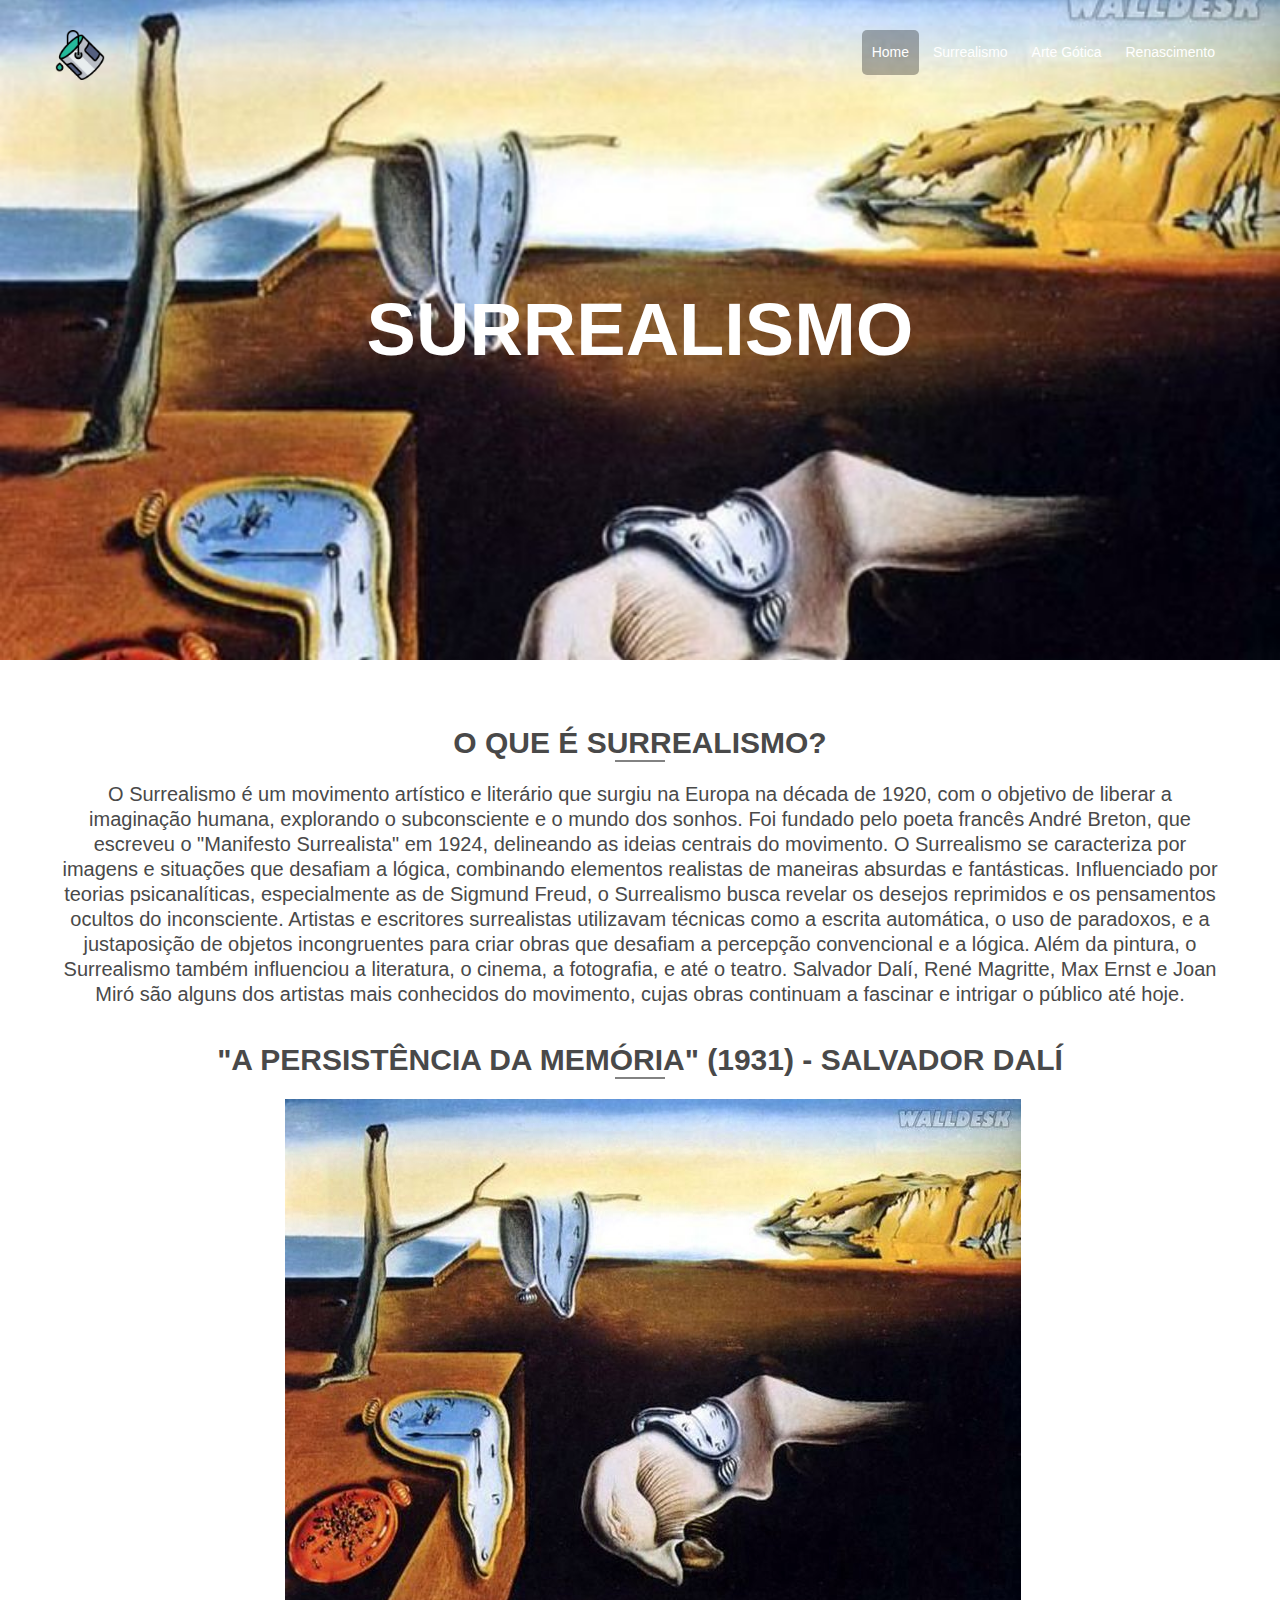
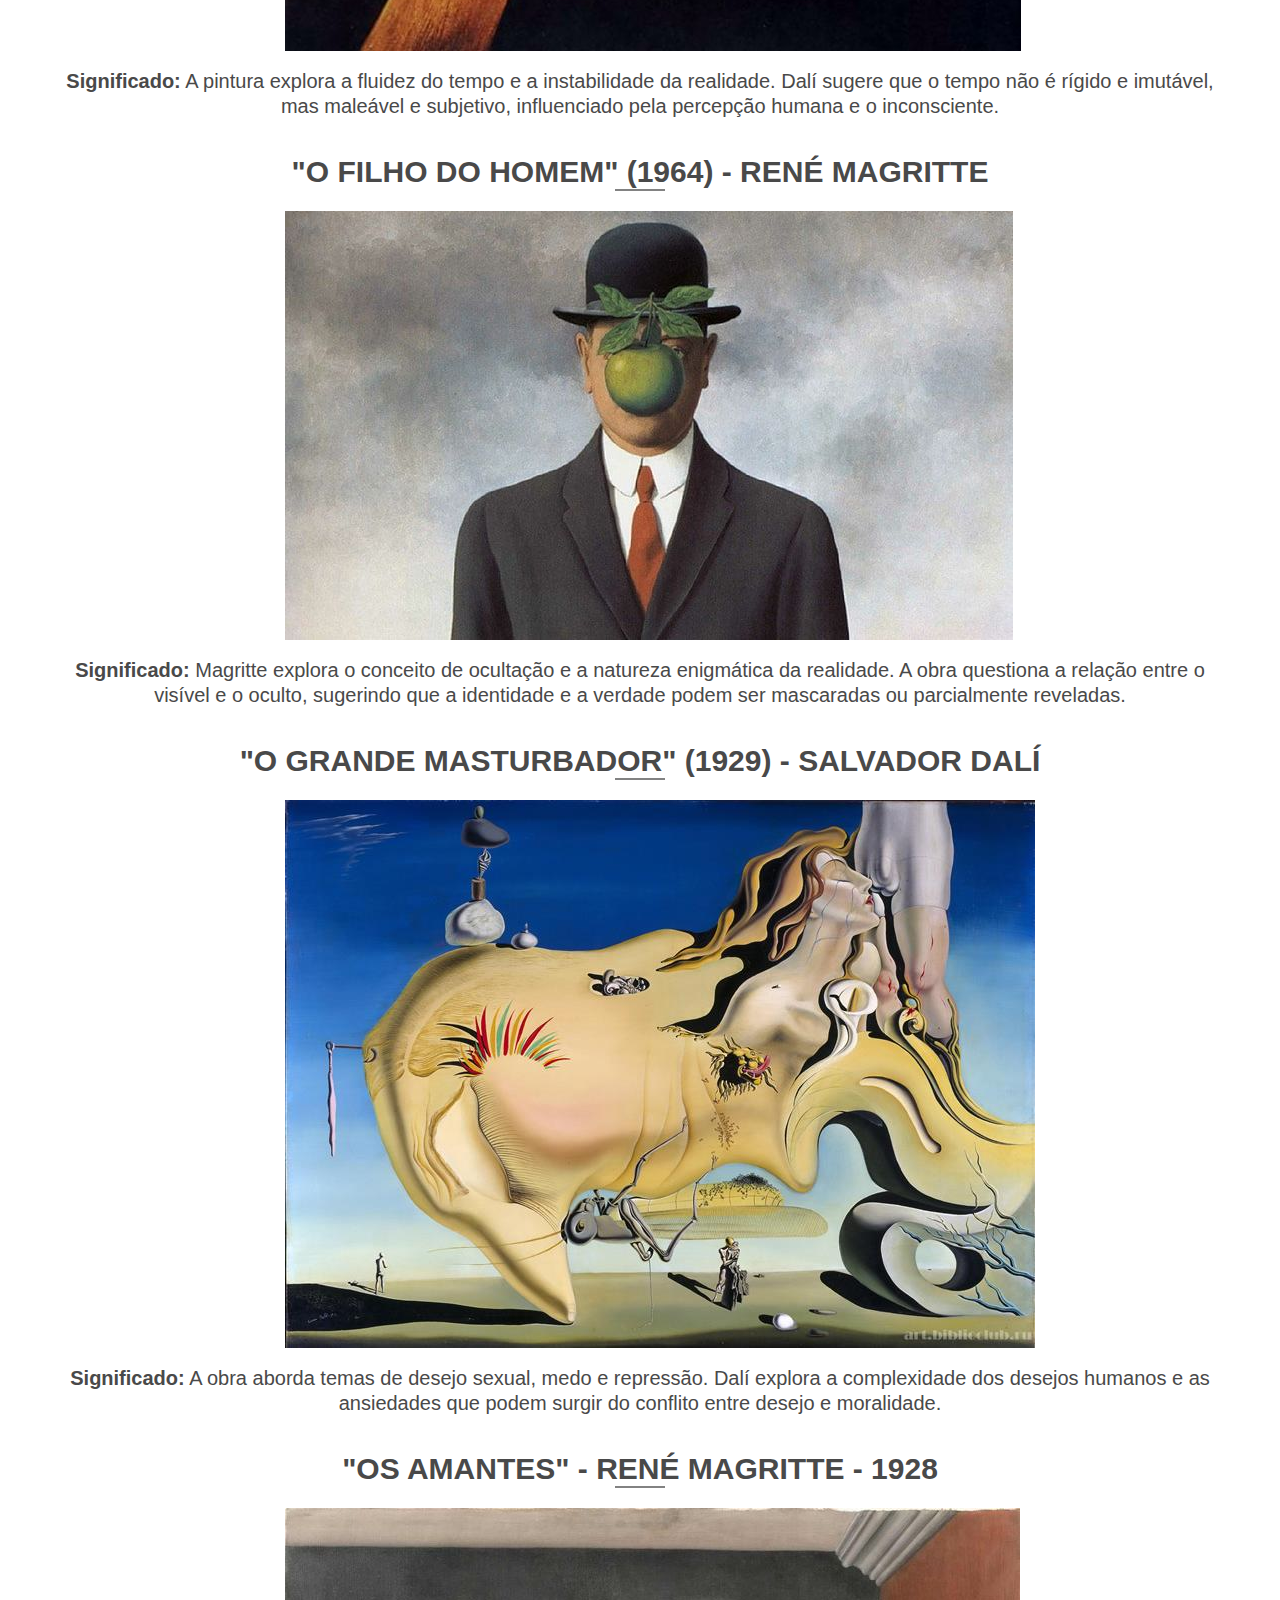
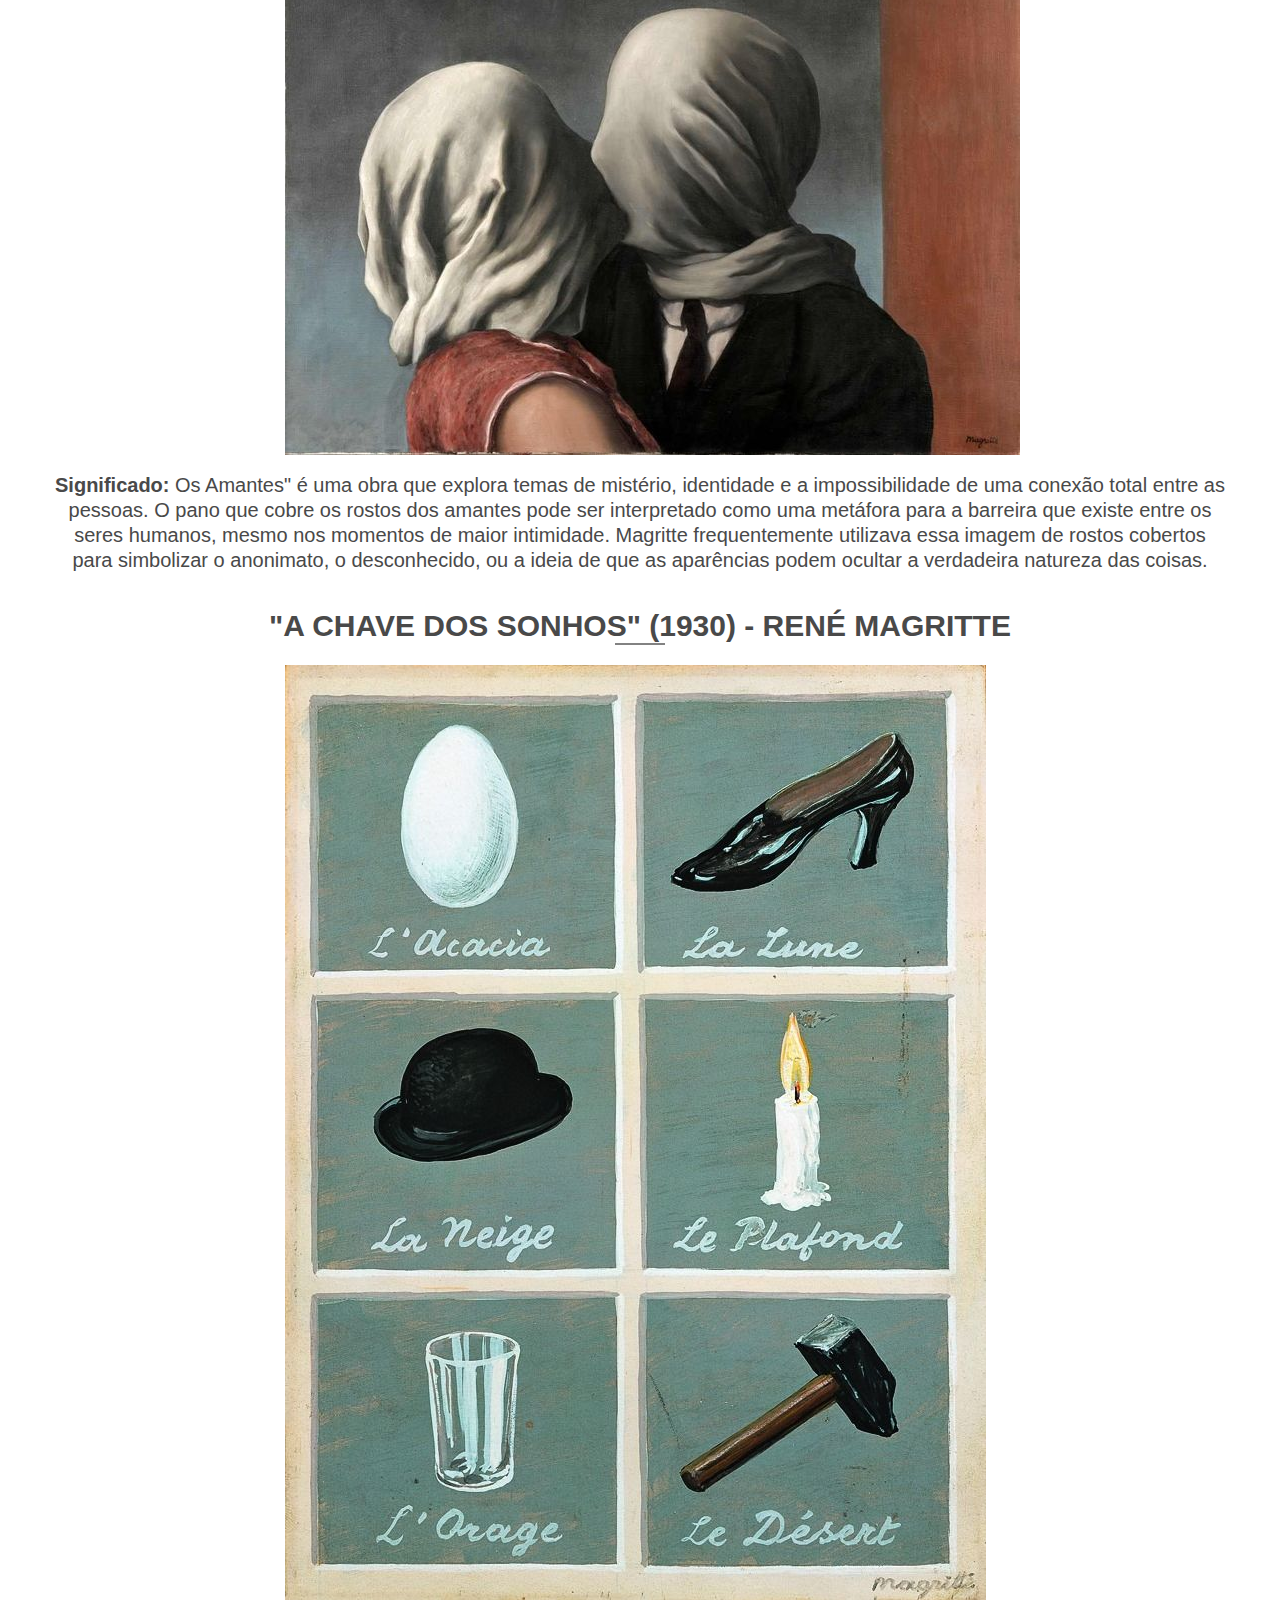
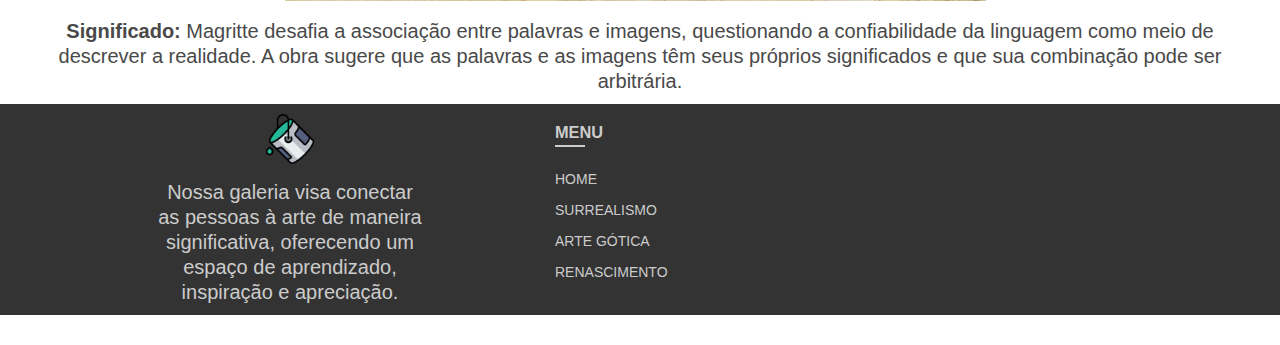
==== quem-somos.html @ 3985b409 "O MENINO DE VÓ VAI DEIXAR VÓVÓ" ====
<!doctype html>
<html lang="pt-br">

<head>

  <meta charset="UTF-8">
  <meta http-equiv="X-UA-Compatible" content="IE=edge">
  <meta name="viewport" content="width=device-width, initial-scale=1">

  <title>SURREALISMO</title>

  <link href="https://fonts.googleapis.com/css?family=Open+Sans" rel="stylesheet">
  <link href="https://fonts.googleapis.com/icon?family=Material+Icons" rel="stylesheet">
  <link href="css/pages/quem-somos.min.css" rel="stylesheet">

</head>

<body>
<header id="header" class="page-quem-somos">
  <div class="container">
    <div class="row">
      <div class="col col-desktop-3 col-6">
        <a href="index.html">
          <img img style="height: 50px;" src="images/Loguinho.png" alt="Logo da Galeria">
        </a>
      </div>
      <div class="col col-desktop-9 col-6">
        <nav>
          <ul>
            <li><a href="/" class="active">Home</a></li>
              <li><a href="quem-somos.html">Surrealismo</a></li>
              <li><a href="clientes.html">Arte Gótica</a></li>
              <li><a href="equipe.html">Renascimento</a></li>
          </ul>
        </nav>
      </div>
    </div>
    <div class="row">
      <div class="col col-desktop-12 title">
        <h1>SURREALISMO</h1>
      </div>
    </div>
  </div>
</header>
<main>
  <section class="section" id="intro">
    <div class="container">
      <div class="row">
        <div class="col col-desktop-12 title">
          <h2><b>O que é Surrealismo?</b></h2>
          <p>O Surrealismo é um movimento artístico e literário que surgiu na Europa na década de 1920, com o objetivo de liberar a imaginação humana, explorando o subconsciente e o mundo dos sonhos. Foi fundado pelo poeta francês André Breton, que escreveu o "Manifesto Surrealista" em 1924, delineando as ideias centrais do movimento.

            O Surrealismo se caracteriza por imagens e situações que desafiam a lógica, combinando elementos realistas de maneiras absurdas e fantásticas. Influenciado por teorias psicanalíticas, especialmente as de Sigmund Freud, o Surrealismo busca revelar os desejos reprimidos e os pensamentos ocultos do inconsciente.
            
            Artistas e escritores surrealistas utilizavam técnicas como a escrita automática, o uso de paradoxos, e a justaposição de objetos incongruentes para criar obras que desafiam a percepção convencional e a lógica. Além da pintura, o Surrealismo também influenciou a literatura, o cinema, a fotografia, e até o teatro.
            
            Salvador Dalí, René Magritte, Max Ernst e Joan Miró são alguns dos artistas mais conhecidos do movimento, cujas obras continuam a fascinar e intrigar o público até hoje.</p>
            
            <h2><b>"A Persistência da Memória" (1931) - Salvador Dalí</b></h2>
            <img class="col-offset-desktop-2" src="images/Papel de Parede Salvador Dali, A Persistência da Memória fotos grátis computador PC - WaLLDesK.jpg" alt="">
            <p>
              <b>Significado:</b> A pintura explora a fluidez do tempo e a instabilidade da realidade. Dalí sugere que o tempo não é rígido e imutável, mas maleável e subjetivo, influenciado pela percepção humana e o inconsciente.</p>
              
              <h2><b>"O Filho do Homem" (1964) - René Magritte</b></h2>
              <img class="col-offset-desktop-2" src="images/HD wallpaper_ René Magritte _ Wallpaper Flare.jpg" alt="">
              <p>
                <b>Significado:</b> Magritte explora o conceito de ocultação e a natureza enigmática da realidade. A obra questiona a relação entre o visível e o oculto, sugerindo que a identidade e a verdade podem ser mascaradas ou parcialmente reveladas.</p>

                <h2><b>"O Grande Masturbador" (1929) - Salvador Dalí</b></h2>
              <img class="col-offset-desktop-2" src="images/salvador-dali-the-great-masturbator-1929-obelisk-art-history.jpg!Large.jpg" alt="">
              <p>
                <b>Significado:</b> A obra aborda temas de desejo sexual, medo e repressão. Dalí explora a complexidade dos desejos humanos e as ansiedades que podem surgir do conflito entre desejo e moralidade.</p>

                <h2><b>"Os Amantes" - René Magritte - 1928</b></h2>
              <img class="col-offset-desktop-2" src="images/Santhatela - Sua Loja de Decoração - Paixão por Arte.jpg" alt="">
              <p>
                <b>Significado:</b> Os Amantes" é uma obra que explora temas de mistério, identidade e a impossibilidade de uma conexão total entre as pessoas. O pano que cobre os rostos dos amantes pode ser interpretado como uma metáfora para a barreira que existe entre os seres humanos, mesmo nos momentos de maior intimidade. Magritte frequentemente utilizava essa imagem de rostos cobertos para simbolizar o anonimato, o desconhecido, ou a ideia de que as aparências podem ocultar a verdadeira natureza das coisas.</p>

                <h2><b>"A Chave dos Sonhos" (1930) - René Magritte</b></h2>
              <img class="col-offset-desktop-2" src="images/Museo Nacional Thyssen-Bornemisza.jpg" alt="">
              <p>
                <b>Significado:</b> Magritte desafia a associação entre palavras e imagens, questionando a confiabilidade da linguagem como meio de descrever a realidade. A obra sugere que as palavras e as imagens têm seus próprios significados e que sua combinação pode ser arbitrária.</p>
        </div>
      </div>
    </div>
    <footer id="footer">
      <div class="container">
        <div class="row">
          <div class="col col-offset-desktop-1 col-desktop-3">
            <p><a href=""><img style="height: 50px;" src="images/Loguinho.png" alt="Logo da Galeria"></a></p>
            <p>Nossa galeria visa conectar as pessoas à arte de maneira significativa, oferecendo um espaço de aprendizado, inspiração e apreciação.</p>
          </div>
          <div class="col col-offset-desktop-1 col-desktop-2 col-2">
            <h3>Menu</h3>
            <nav>
              <ul>
                <li><a href="/" class="active">Home</a></li>
                <li><a href="quem-somos.html">Surrealismo</a></li>
                <li><a href="clientes.html">Arte Gótica</a></li>
                <li><a href="equipe.html">Renascimento</a></li>
              </ul>
            </nav>
          </div>
        </div>
      </div>
    </footer>
</body>
</html>
---- css/pages/quem-somos.min.css ----
* {
    box-sizing: border-box;
}

a {
    text-decoration: none;
}

body {
    margin: 0;
    padding: 0;
    font-size: 14px;
}

p {
    margin: 10px 0 10px 0;
    text-align: center;
    font-size: 20px;
}

.container, .container-fluid {
    width: 100%;
    padding-left: 15px;
    padding-right: 15px;
}

.row {
    margin-left: -15px;
    margin-right: -15px;
}

.row:before, .row:after {
    content: " ";
    display: table;
}

.row:after {
    clear: both;
}

.col {
    position: relative;
    padding-left: 15px;
    padding-right: 15px;
    min-height: 1px;
    float: left;
}

.col-1 {
    width: 16.666666%;
}

.col-2 {
    width: 33.333332%;
}

.col-3 {
    width: 49.999998%;
}

.col-4 {
    width: 66.666664%;
}

.col-5 {
    width: 83.33333%;
}

.col-6 {
    width: 100%;
}

@media (min-width: 992px) {
    .container {
        max-width: 992px;
        margin: 0 auto;
    }

    .col-desktop-1 {
        width: 8.333333%;
    }

    .col-desktop-2 {
        width: 16.66%;
    }

    .col-desktop-3 {
        width: 24.999999%;
    }

    .col-desktop-4 {
        width: 33.333332%;
    }

    .col-desktop-5 {
        width: 41.666665%;
    }

    .col-desktop-6 {
        width: 49.999998%;
    }

    .col-desktop-7 {
        width: 58.333331%;
    }

    .col-desktop-8 {
        width: 66.666664%;
    }

    .col-desktop-9 {
        width: 74.999997%;
    }

    .col-desktop-10 {
        width: 83.33333%;
    }

    .col-desktop-11 {
        width: 91.666663%;
    }

    .col-desktop-12 {
        width: 100%;
    }

    .col-offset-desktop-1 {
        margin-left: 8.333333%;
    }

    .col-offset-desktop-2 {
        margin-left: 19.66%;
    }

    .col-offset-desktop-3 {
        margin-left: 24.999999%;
    }

    .col-offset-desktop-4 {
        margin-left: 33.333332%;
    }

    .col-offset-desktop-5 {
        margin-left: 41.666665%;
        align-content: center;
    }

    .col-offset-desktop-6 {
        margin-left: 49.999998%;
    }

    .col-offset-desktop-7 {
        margin-left: 58.333331%;
    }

    .col-offset-desktop-8 {
        margin-left: 66.666664%;
    }

    .col-offset-desktop-9 {
        margin-left: 74.999997%;
    }

    .col-offset-desktop-10 {
        margin-left: 83.33333%;
    }

    .col-offset-desktop-11 {
        margin-left: 91.666663%;
    }

    .col-offset-desktop-12 {
        margin-left: 100%;
    }
}

@media (min-width: 1200px) {
    .container {
        max-width: 1200px;
    }
}

.btn {
    background-color: rgb(84,209,84);
    color: #fff;
    display: inline-block;
    border-radius: 30px;
    padding: 10px 20px;
    text-decoration: none;
    transition: ease .5s all;
    border: none;
    cursor: pointer;
}

.btn:hover {
    background-color: rgb(84,180,84);
}

.btn.orange {
    background-color: #fed136;
}

.btn.orange:hover {
    background-color: black;
}

h2 {
    text-transform: uppercase;
    font-weight: normal;
    text-align: center;
    font-size: 25px;
    margin: 40px 0 20px 0;
}

h2:after {
    content: '';
    display: block;
    background-color: rgb(130,130,130);
    margin: 5px auto 0 auto;
    width: 50px;
    height: 2px;
}

.subtitle {
    margin-bottom: 80px;
}

.text-left {
    text-align: left;
}

.icon-container {
    display: inline-block;
    width: 140px;
    height: 140px;
    background: #e1f3e1;
    border-radius: 30px;
    position: relative;
}

.icon-container .material-icons {
    display: block;
    font-size: 85px;
    color: rgb(84,209,84);
    position: absolute;
    top: 50%;
    left: 50%;
    transform: translate(-50%, -50%);
    cursor: default;
}

.img-box-round {
    display: inline-block;
    border-radius: 100%;
    overflow: hidden;
}

.img-box-label:before {
    content: '';
    display: block;
    width: 50%;
    height: 60px;
    border-right: 2px solid rgb(32,123,32);
    background: transparent;
    margin-bottom: 10px;
}

nav ul, nav ul li {
    list-style: none;
    margin: 0;
    padding: 0;
}

body {
    font-family: 'Montserrat Bold', sans-serif;
    color: rgb(73, 73, 73);
    line-height: 25px;
}

#header .btn {
    font-size: 16px;
    padding: 10px 30px;
}

#header .btn:hover {
    background-color: rgb(84,180,84);
}

#header nav a{
    display:inline-block;
    text-decoration:none;
    padding:10px;
    border-radius:5px
}

#header nav a:hover,#header nav a.active{
    background-color:rgba(0, 0, 0, 0.3)

}

#header h1 {
    font-size: 74px;
    line-height: 60px;

}

#header {
    background: #000 no-repeat fixed center;
    background-size: cover;
    color: #fff;
    width: 100%;
    height: 660px;
    position: relative;
    padding-top: 30px;
}

#header a {
    color: #ffffff;
    transition: ease .5s all;
}

#header nav {
    text-align: right;
}

#header nav ul, #header nav ul li {
    display: inline-block;
}

#header .title {
    position: absolute;
    left: 0;
    top: 50%;
    transform: translate(0, -50%);
    text-align: center;
}

.section {
    padding: 30px 0 30px 0;
}

.section-center {
    text-align: center;
}

#footer {
    background-color: rgb(51,51,51);
    text-align: left;
}

#footer, #footer a {
    color: rgb(204,204,204);
}

#footer h3, #footer nav li {
    text-transform: uppercase;
}

#footer h3:after {
    content: '';
    display: block;
    border-bottom: 2px solid rgb(204,204,204);
    width: 30px;
}

#footer nav li {
    padding: 3px 0;
}

#footer nav li a:hover {
    color: rgb(255,255,255);
}

#footer .social {
    height: 200px;
    line-height: 200px;
    text-align: right;
}

#footer .social a {
    display: inline-block;
    padding: 0 0 0 10px;
    opacity: 1;
}

#footer .social a:hover {
    opacity: .5;
    transition: ease .3s all;
}

#footer .social img {
    vertical-align: middle;
}

#copyright {
    text-align: center;
    background-color: rgb(34,34,34);
    padding: 10px;
}

@media (max-width: 992px) {
    #header, #header nav {
        text-align: center;
    }
}

#header.page-quem-somos {
    background-image: url(../../images/Papel\ de\ Parede\ Salvador\ Dali\,\ A\ Persistência\ da\ Memória\ fotos\ grátis\ computador\ PC\ -\ WaLLDesK.jpg);
}

#intro h2, #valores h2 {
    font-size: 30px;
    
}

#intro h2 {
    text-align: center;
}

#intro h2:after {
    margin: px 0 0 0;
}

#valores {
    background-color: #e7f3e8;
}

#valores h2 {
    margin-top: 20px;
}

#valores h2:after {
    display: none;
}

#img-box img {
    max-width: 100%;
    height: auto;
}

@media (max-width: 991px) {
    #img-box {
        text-align: center;
    }
}
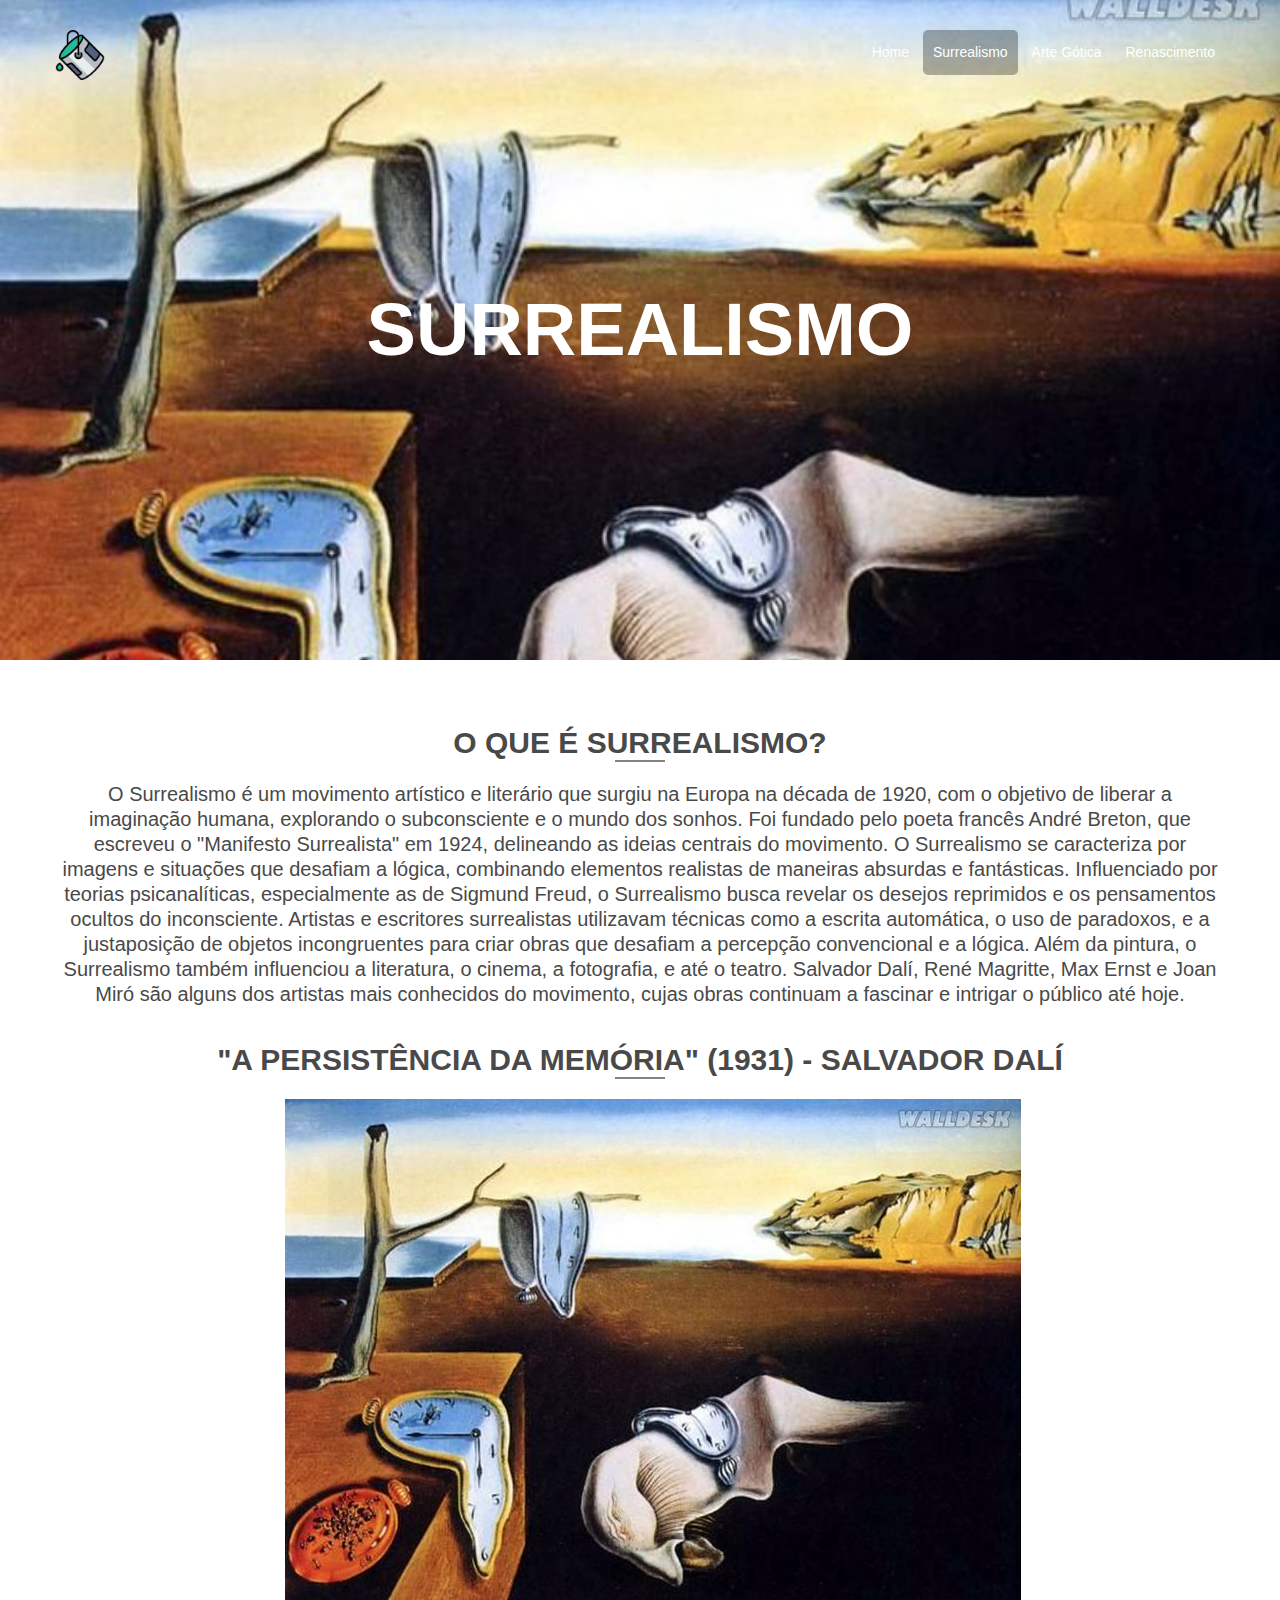
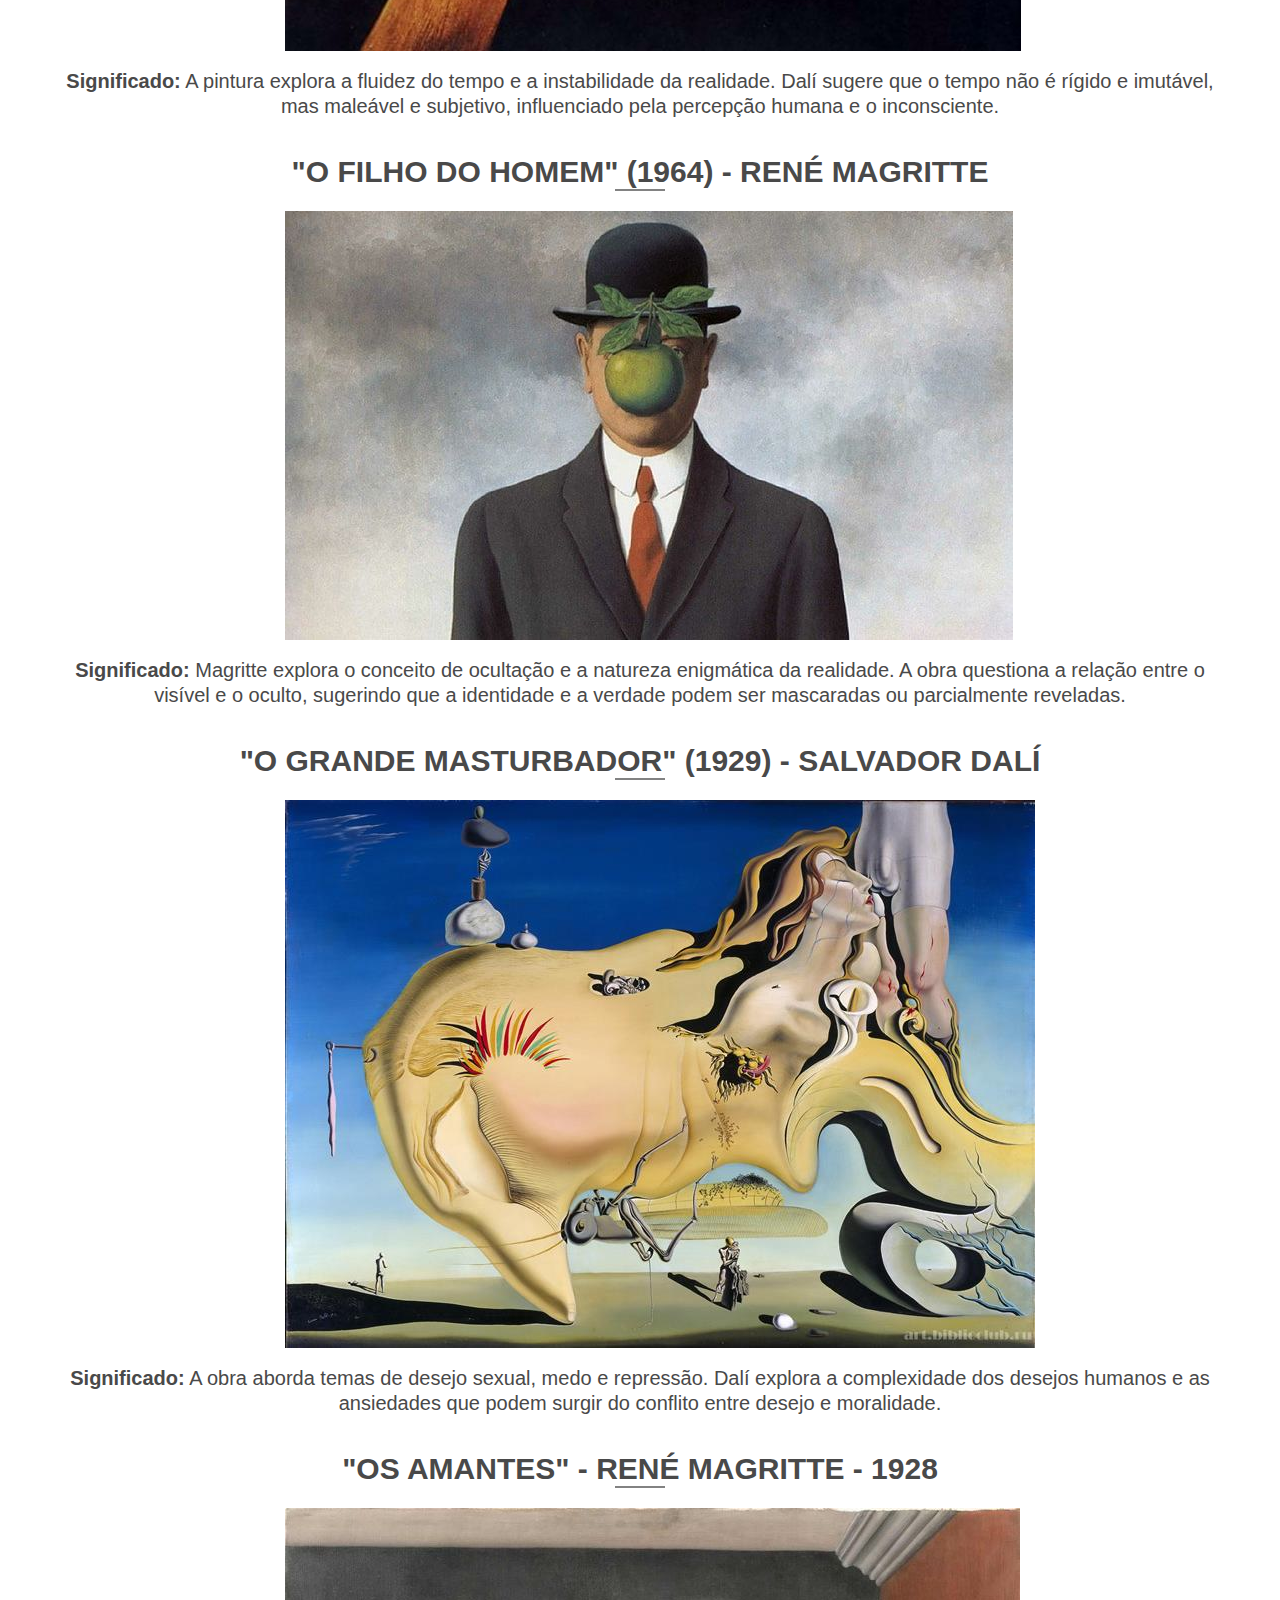
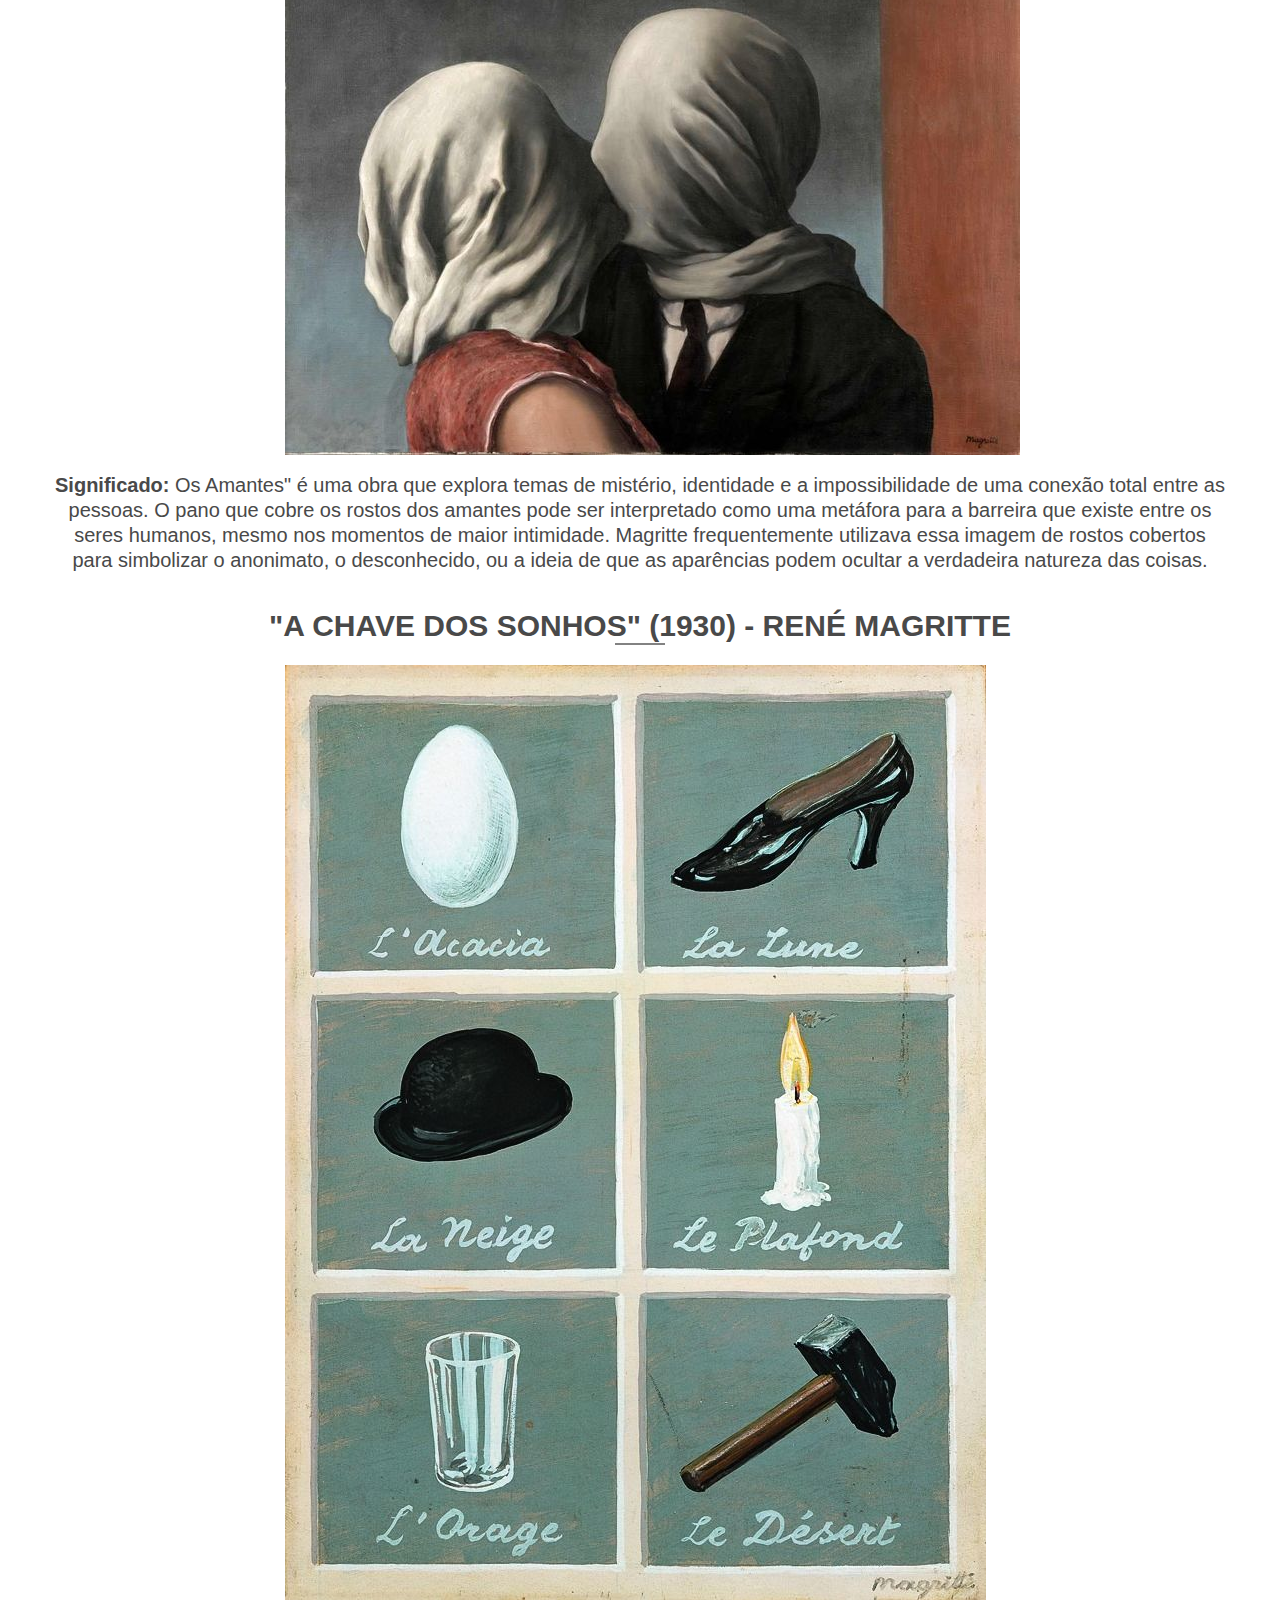
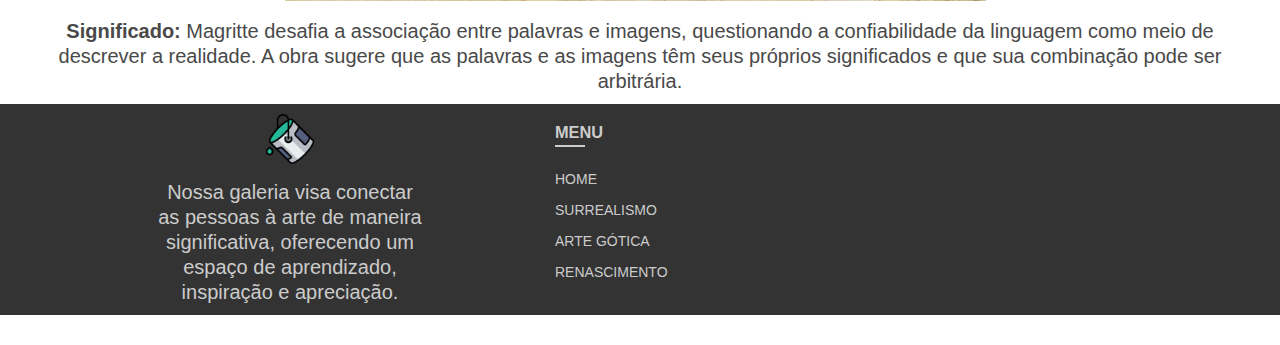
==== commit bb2c8151: "FInalmente Acabou!!!!!!" ====
--- a/quem-somos.html
+++ b/quem-somos.html
@@ -27,8 +27,8 @@
       <div class="col col-desktop-9 col-6">
         <nav>
           <ul>
-            <li><a href="/" class="active">Home</a></li>
-              <li><a href="quem-somos.html">Surrealismo</a></li>
+            <li><a href="/">Home</a></li>
+              <li><a  class="active" href="quem-somos.html">Surrealismo</a></li>
               <li><a href="clientes.html">Arte Gótica</a></li>
               <li><a href="equipe.html">Renascimento</a></li>
           </ul>
